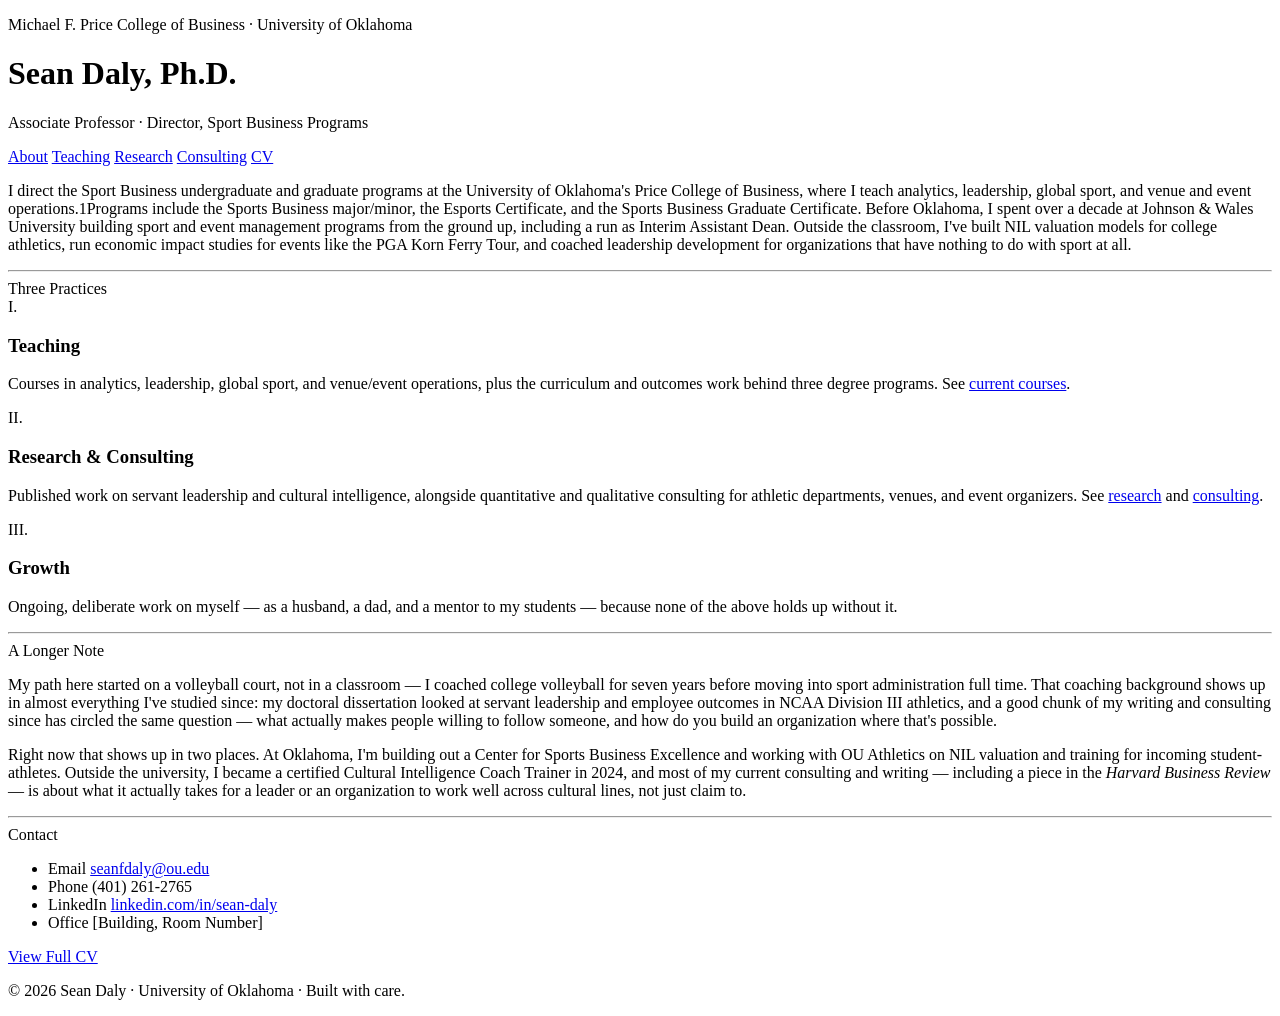
==== index.html @ 6b923420 "Add files via upload initial website content" ====
<!DOCTYPE html>
<html lang="en">
<head>
<meta charset="UTF-8">
<meta name="viewport" content="width=device-width, initial-scale=1.0">
<title>Sean Daly, Ph.D. — Faculty Page</title>
<meta name="description" content="Faculty page of Sean Daly, Ph.D.: teaching, research, consulting, and CV.">
<link rel="stylesheet" href="css/style.css">
</head>
<body>

<header class="masthead">
  <p class="eyebrow">Michael F. Price College of Business &middot; University of Oklahoma</p>
  <h1>Sean Daly, Ph.D.</h1>
  <p class="subtitle">Associate Professor &middot; Director, Sport Business Programs</p>
  <nav class="contents" aria-label="Primary">
    <a href="index.html" aria-current="page">About</a>
    <a href="teaching.html">Teaching</a>
    <a href="research.html">Research</a>
    <a href="consulting.html">Consulting</a>
    <a href="cv.html">CV</a>
  </nav>
</header>

<main class="page">

  <p class="lede">I direct the Sport Business undergraduate and graduate programs at the University of Oklahoma's Price College of Business, where I teach analytics, leadership, global sport, and venue and event operations.<span class="sidenote-number" tabindex="0">1</span><span class="sidenote" data-number="1">Programs include the Sports Business major/minor, the Esports Certificate, and the Sports Business Graduate Certificate.</span> Before Oklahoma, I spent over a decade at Johnson &amp; Wales University building sport and event management programs from the ground up, including a run as Interim Assistant Dean. Outside the classroom, I've built NIL valuation models for college athletics, run economic impact studies for events like the PGA Korn Ferry Tour, and coached leadership development for organizations that have nothing to do with sport at all.</p>

  <hr class="rule">

  <section aria-labelledby="practice-heading">
    <span class="page-header kicker" id="practice-heading" style="display:block;">Three Practices</span>
    <div class="pillars">
      <div class="pillar">
        <span class="roman">I.</span>
        <h3>Teaching</h3>
        <p>Courses in analytics, leadership, global sport, and venue/event operations, plus the curriculum and outcomes work behind three degree programs. See <a href="teaching.html">current courses</a>.</p>
      </div>
      <div class="pillar">
        <span class="roman">II.</span>
        <h3>Research &amp; Consulting</h3>
        <p>Published work on servant leadership and cultural intelligence, alongside quantitative and qualitative consulting for athletic departments, venues, and event organizers. See <a href="research.html">research</a> and <a href="consulting.html">consulting</a>.</p>
      </div>
      <div class="pillar">
        <span class="roman">III.</span>
        <h3>Growth</h3>
        <p>Ongoing, deliberate work on myself — as a husband, a dad, and a mentor to my students — because none of the above holds up without it.</p>
      </div>
    </div>
  </section>

  <hr class="rule">

  <section aria-labelledby="about-heading">
    <span class="page-header kicker" id="about-heading" style="display:block;">A Longer Note</span>
    <p>My path here started on a volleyball court, not in a classroom — I coached college volleyball for seven years before moving into sport administration full time. That coaching background shows up in almost everything I've studied since: my doctoral dissertation looked at servant leadership and employee outcomes in NCAA Division III athletics, and a good chunk of my writing and consulting since has circled the same question — what actually makes people willing to follow someone, and how do you build an organization where that's possible.</p>
    <p>Right now that shows up in two places. At Oklahoma, I'm building out a Center for Sports Business Excellence and working with OU Athletics on NIL valuation and training for incoming student-athletes. Outside the university, I became a certified Cultural Intelligence Coach Trainer in 2024, and most of my current consulting and writing — including a piece in the <em>Harvard Business Review</em> — is about what it actually takes for a leader or an organization to work well across cultural lines, not just claim to.</p>
  </section>

  <hr class="rule">

  <section aria-labelledby="contact-heading">
    <span class="page-header kicker" id="contact-heading" style="display:block;">Contact</span>
    <ul class="contact-list">
      <li><span class="label">Email</span> <a href="mailto:seanfdaly@ou.edu">seanfdaly@ou.edu</a></li>
      <li><span class="label">Phone</span> (401) 261-2765</li>
      <li><span class="label">LinkedIn</span> <a href="https://www.linkedin.com/in/sean-daly-2857707/">linkedin.com/in/sean-daly</a></li>
      <li><span class="label">Office</span> [Building, Room Number]</li>
    </ul>
    <a class="btn" href="cv.html">View Full CV</a>
  </section>

</main>

<footer class="colophon">
  <p>&copy; <span id="year"></span> Sean Daly &middot; University of Oklahoma &middot; Built with care.</p>
</footer>

<script>document.getElementById('year').textContent = new Date().getFullYear();</script>
</body>
</html>
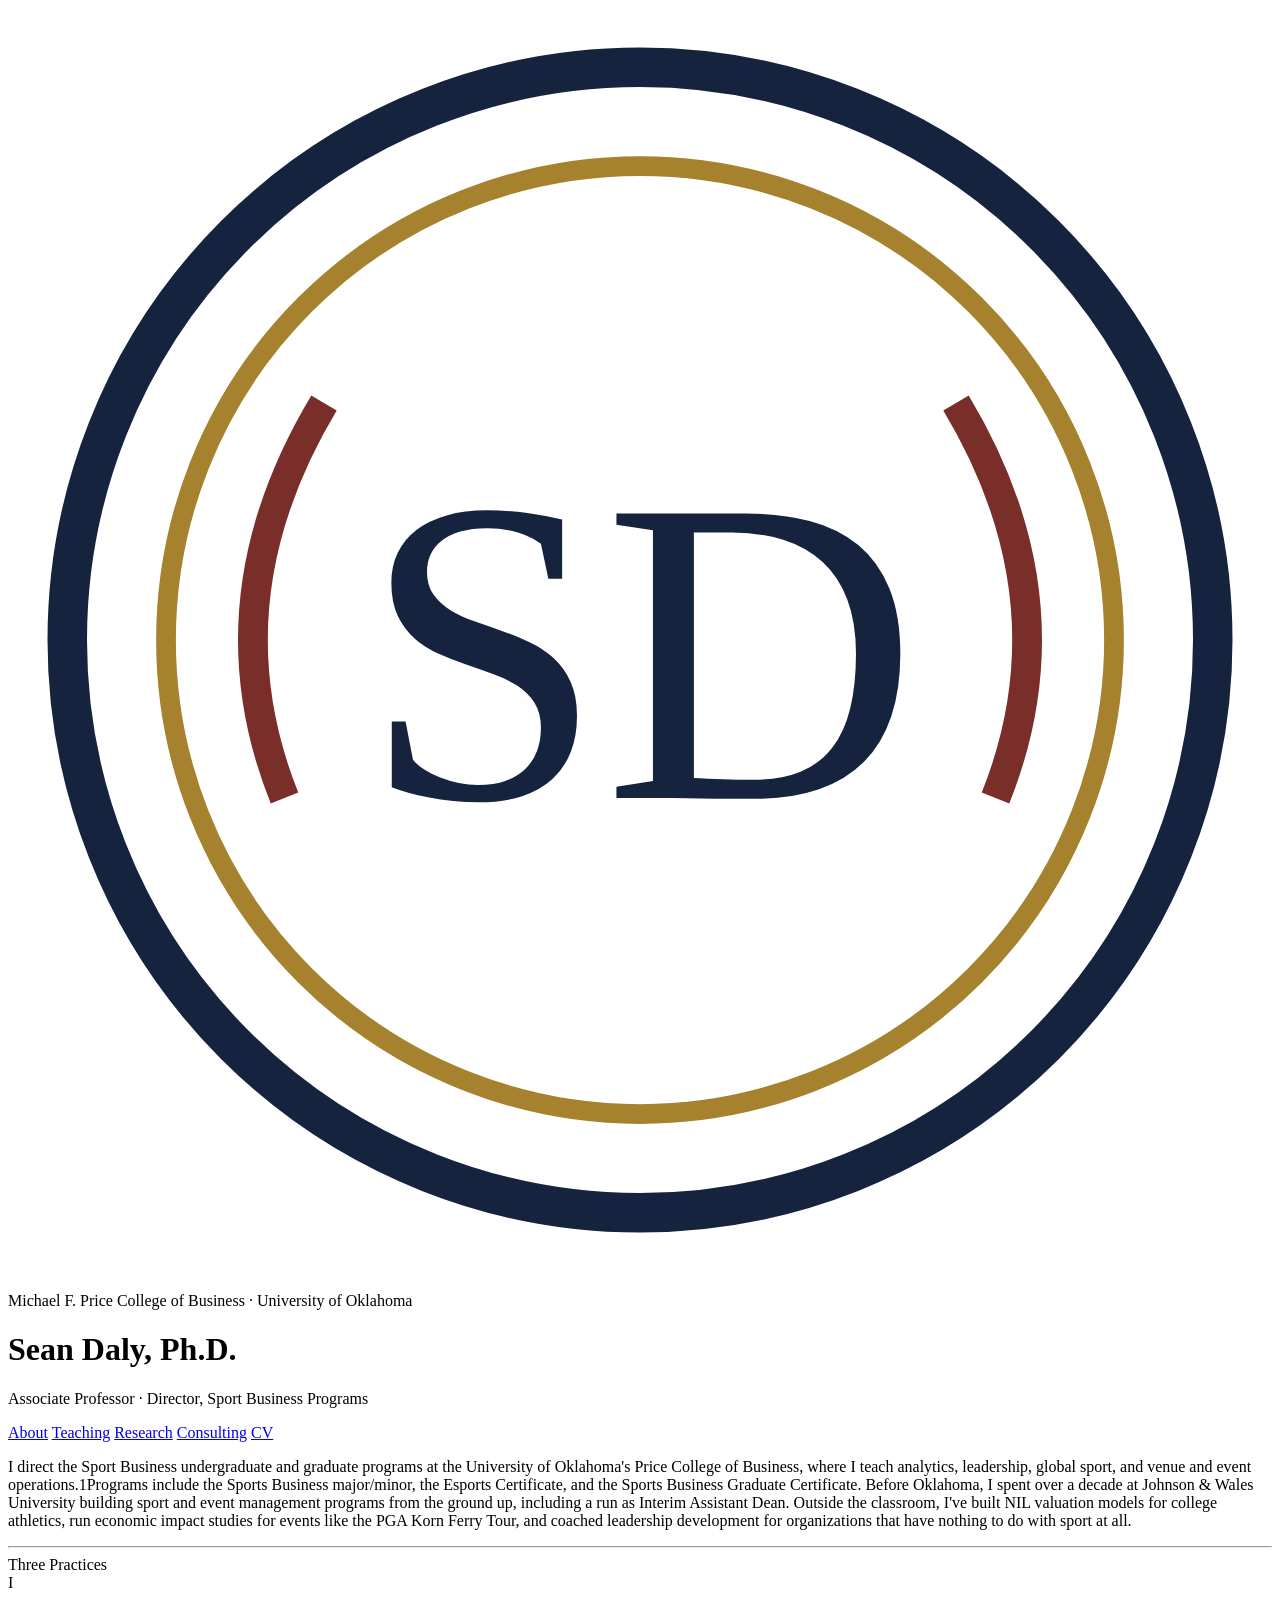
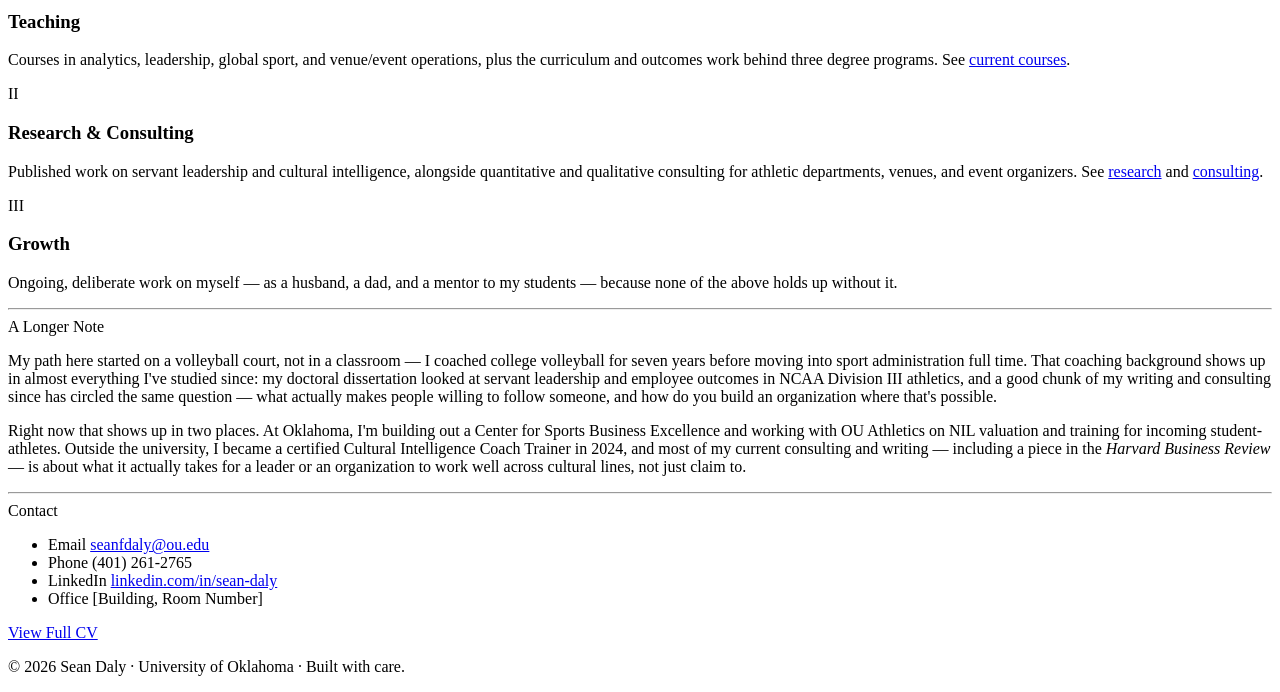
==== commit ac47752f: "Add files via upload updated design and content" ====
--- a/index.html
+++ b/index.html
@@ -10,6 +10,13 @@
 <body>
 
 <header class="masthead">
+  <svg class="crest" viewBox="0 0 64 64" xmlns="http://www.w3.org/2000/svg" role="img" aria-label="SD monogram crest">
+    <circle cx="32" cy="32" r="29" fill="none" stroke="#16233F" stroke-width="2"/>
+    <circle cx="32" cy="32" r="24" fill="none" stroke="#A6812E" stroke-width="1"/>
+    <path d="M14 40 Q10 30 16 20" fill="none" stroke="#7A2E2A" stroke-width="1.5"/>
+    <path d="M50 40 Q54 30 48 20" fill="none" stroke="#7A2E2A" stroke-width="1.5"/>
+    <text x="32" y="40" font-family="'Libre Caslon Display', Georgia, serif" font-size="22" fill="#16233F" text-anchor="middle">SD</text>
+  </svg>
   <p class="eyebrow">Michael F. Price College of Business &middot; University of Oklahoma</p>
   <h1>Sean Daly, Ph.D.</h1>
   <p class="subtitle">Associate Professor &middot; Director, Sport Business Programs</p>
@@ -24,7 +31,9 @@
 
 <main class="page">
 
+  <div class="hero">
   <p class="lede">I direct the Sport Business undergraduate and graduate programs at the University of Oklahoma's Price College of Business, where I teach analytics, leadership, global sport, and venue and event operations.<span class="sidenote-number" tabindex="0">1</span><span class="sidenote" data-number="1">Programs include the Sports Business major/minor, the Esports Certificate, and the Sports Business Graduate Certificate.</span> Before Oklahoma, I spent over a decade at Johnson &amp; Wales University building sport and event management programs from the ground up, including a run as Interim Assistant Dean. Outside the classroom, I've built NIL valuation models for college athletics, run economic impact studies for events like the PGA Korn Ferry Tour, and coached leadership development for organizations that have nothing to do with sport at all.</p>
+  </div>
 
   <hr class="rule">
 
@@ -32,17 +41,17 @@
     <span class="page-header kicker" id="practice-heading" style="display:block;">Three Practices</span>
     <div class="pillars">
       <div class="pillar">
-        <span class="roman">I.</span>
+        <span class="medallion">I</span>
         <h3>Teaching</h3>
         <p>Courses in analytics, leadership, global sport, and venue/event operations, plus the curriculum and outcomes work behind three degree programs. See <a href="teaching.html">current courses</a>.</p>
       </div>
       <div class="pillar">
-        <span class="roman">II.</span>
+        <span class="medallion">II</span>
         <h3>Research &amp; Consulting</h3>
         <p>Published work on servant leadership and cultural intelligence, alongside quantitative and qualitative consulting for athletic departments, venues, and event organizers. See <a href="research.html">research</a> and <a href="consulting.html">consulting</a>.</p>
       </div>
       <div class="pillar">
-        <span class="roman">III.</span>
+        <span class="medallion">III</span>
         <h3>Growth</h3>
         <p>Ongoing, deliberate work on myself — as a husband, a dad, and a mentor to my students — because none of the above holds up without it.</p>
       </div>
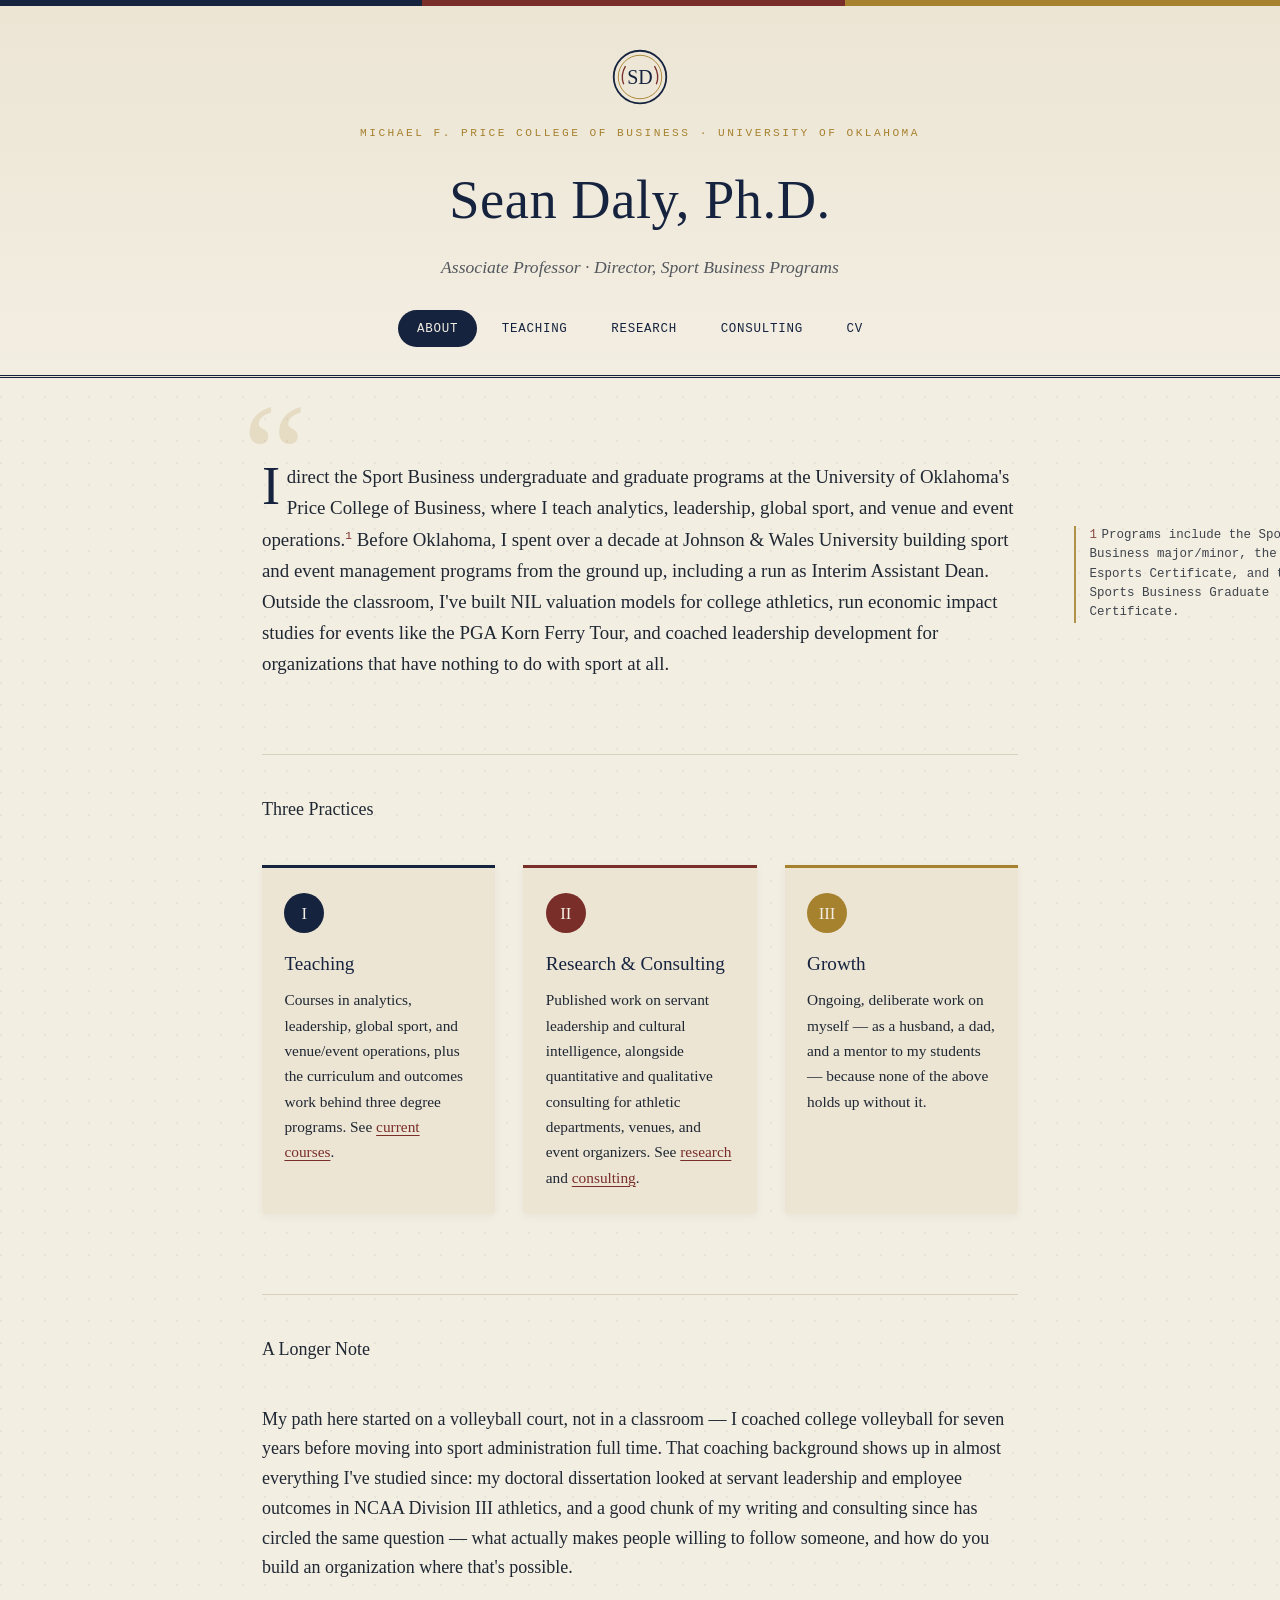
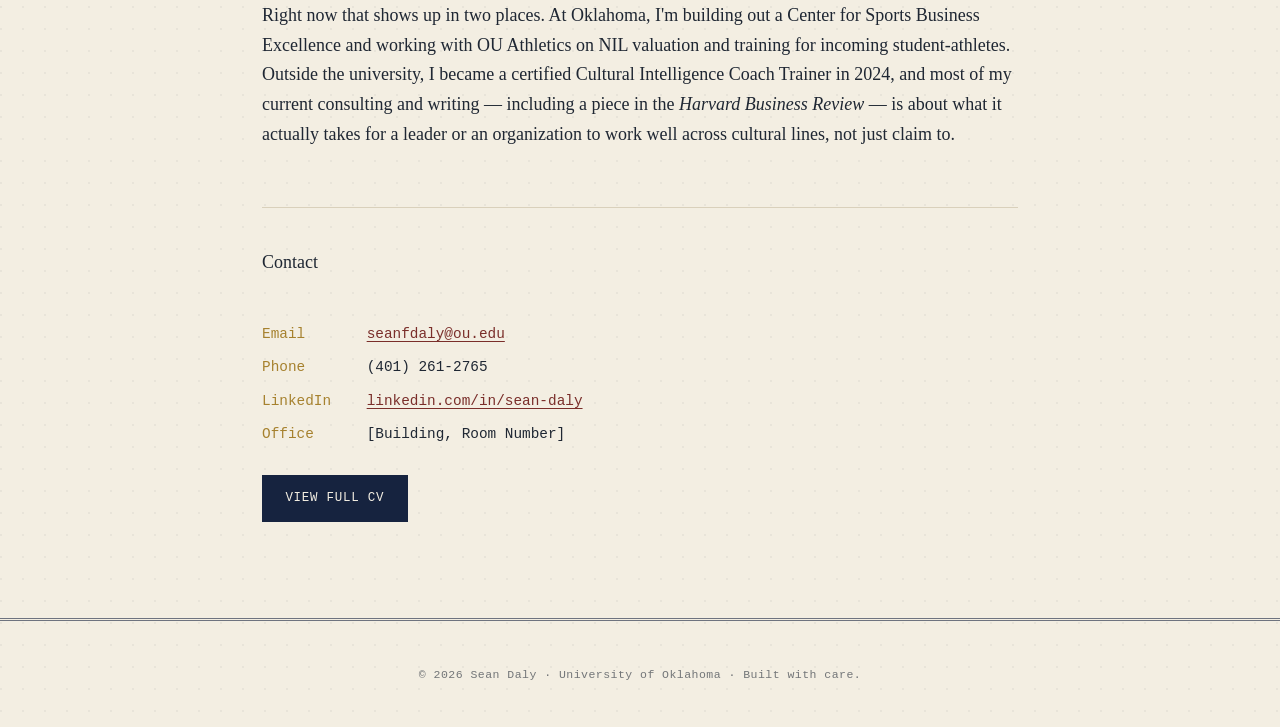
==== commit bf0e7c55: "Add files via upload" ====
--- a/index.html
+++ b/index.html
@@ -10,7 +10,7 @@
 <body>
 
 <header class="masthead">
-  <svg class="crest" viewBox="0 0 64 64" xmlns="http://www.w3.org/2000/svg" role="img" aria-label="SD monogram crest">
+  <svg class="crest" width="58" height="58" viewBox="0 0 64 64" xmlns="http://www.w3.org/2000/svg" role="img" aria-label="SD monogram crest">
     <circle cx="32" cy="32" r="29" fill="none" stroke="#16233F" stroke-width="2"/>
     <circle cx="32" cy="32" r="24" fill="none" stroke="#A6812E" stroke-width="1"/>
     <path d="M14 40 Q10 30 16 20" fill="none" stroke="#7A2E2A" stroke-width="1.5"/>
--- a/css/style.css
+++ b/css/style.css
@@ -0,0 +1,527 @@
+/* =========================================================
+   FACULTY SITE — DESIGN SYSTEM
+   Palette:  paper #F3EEE2 · ink #1F2733 · navy #16233F
+             oxblood #7A2E2A · brass #A6812E · rule #D9D0BB
+   Type:     Libre Caslon Display (headings) · Source Serif 4 (body)
+             IBM Plex Mono (labels, course codes, dates)
+   Signature: margin sidenotes — scholarly marginalia rendered
+              as a live layout device, not a footnote afterthought.
+   ========================================================= */
+
+@import url('https://fonts.googleapis.com/css2?family=Libre+Caslon+Display&family=Libre+Caslon+Text:ital@0;1&family=Source+Serif+4:ital,opsz,wght@0,8..60,400;0,8..60,600;1,8..60,400&family=IBM+Plex+Mono:wght@400;500&display=swap');
+
+:root {
+  --paper: #F3EEE2;
+  --paper-dim: #ECE5D4;
+  --ink: #1F2733;
+  --navy: #16233F;
+  --oxblood: #7A2E2A;
+  --brass: #A6812E;
+  --rule: #D9D0BB;
+  --rule-soft: #E4DCC7;
+
+  --display: 'Libre Caslon Display', Georgia, serif;
+  --text-italic: 'Libre Caslon Text', Georgia, serif;
+  --body: 'Source Serif 4', Georgia, serif;
+  --mono: 'IBM Plex Mono', 'Courier New', monospace;
+
+  --measure: 42em;
+  --page-max: 1180px;
+}
+
+* { box-sizing: border-box; }
+
+html { scroll-behavior: smooth; }
+
+body {
+  margin: 0;
+  background-color: var(--paper);
+  background-image:
+    radial-gradient(circle at 1px 1px, rgba(22,35,63,0.05) 1px, transparent 0);
+  background-size: 22px 22px;
+  color: var(--ink);
+  font-family: var(--body);
+  font-size: 18px;
+  line-height: 1.65;
+  -webkit-font-smoothing: antialiased;
+}
+
+::selection { background: var(--brass); color: var(--paper); }
+
+a {
+  color: var(--oxblood);
+  text-decoration-thickness: 1px;
+  text-underline-offset: 3px;
+}
+a:hover { color: var(--navy); }
+
+a:focus-visible,
+button:focus-visible,
+input:focus-visible {
+  outline: 2px solid var(--oxblood);
+  outline-offset: 3px;
+}
+
+@media (prefers-reduced-motion: reduce) {
+  html { scroll-behavior: auto; }
+  * { animation-duration: 0.01ms !important; transition-duration: 0.01ms !important; }
+}
+
+/* ---------- Masthead ---------- */
+
+.masthead {
+  position: relative;
+  border-bottom: 3px double var(--navy);
+  padding: 3rem 1.5rem 1.75rem;
+  text-align: center;
+  background: linear-gradient(var(--paper-dim), var(--paper));
+}
+
+.masthead::before {
+  content: "";
+  display: block;
+  position: absolute;
+  top: 0; left: 0; right: 0;
+  height: 6px;
+  background: linear-gradient(90deg, var(--navy) 0 33%, var(--oxblood) 33% 66%, var(--brass) 66% 100%);
+}
+
+.crest {
+  width: 58px;
+  height: 58px;
+  margin: 0 auto 1.1rem;
+  display: block;
+}
+
+.masthead .eyebrow {
+  font-family: var(--mono);
+  font-size: 0.7rem;
+  letter-spacing: 0.22em;
+  text-transform: uppercase;
+  color: var(--brass);
+  margin: 0 0 0.9rem;
+}
+
+.masthead h1 {
+  font-family: var(--display);
+  font-size: clamp(2.1rem, 5vw, 3.4rem);
+  font-weight: 400;
+  color: var(--navy);
+  margin: 0 0 0.4rem;
+  letter-spacing: 0.01em;
+}
+
+.masthead .subtitle {
+  font-family: var(--text-italic);
+  font-style: italic;
+  font-size: 1.1rem;
+  color: var(--ink);
+  opacity: 0.75;
+  margin: 0;
+}
+
+nav.contents {
+  display: flex;
+  justify-content: center;
+  flex-wrap: wrap;
+  gap: 0.4rem;
+  margin-top: 1.8rem;
+  font-family: var(--mono);
+  font-size: 0.78rem;
+  letter-spacing: 0.06em;
+  text-transform: uppercase;
+}
+
+nav.contents a {
+  color: var(--navy);
+  text-decoration: none;
+  padding: 0.45rem 1.1rem;
+  border-radius: 999px;
+  border: 1px solid transparent;
+  transition: background 0.15s ease, border-color 0.15s ease, color 0.15s ease;
+}
+nav.contents a:hover {
+  color: var(--oxblood);
+  border-color: var(--rule);
+}
+nav.contents a[aria-current="page"] {
+  color: var(--paper);
+  background: var(--navy);
+  font-weight: 500;
+}
+
+/* ---------- Page shell with margin column for sidenotes ---------- */
+
+.page {
+  max-width: var(--page-max);
+  margin: 0 auto;
+  padding: 3.5rem 1.5rem 6rem;
+  display: grid;
+  grid-template-columns: 1fr min(var(--measure), 100%) 1fr;
+}
+
+.page > * { grid-column: 2; }
+
+.page-header {
+  margin-bottom: 2.5rem;
+}
+
+.page-header .kicker {
+  font-family: var(--mono);
+  font-size: 0.72rem;
+  letter-spacing: 0.18em;
+  text-transform: uppercase;
+  color: var(--brass);
+  display: block;
+  margin-bottom: 0.6rem;
+}
+
+.page-header h2 {
+  font-family: var(--display);
+  font-weight: 400;
+  font-size: clamp(1.7rem, 4vw, 2.5rem);
+  color: var(--navy);
+  margin: 0 0 0.6rem;
+}
+
+.page-header .dek {
+  font-family: var(--text-italic);
+  font-style: italic;
+  color: var(--ink);
+  opacity: 0.8;
+  font-size: 1.05rem;
+  max-width: 34em;
+}
+
+hr.rule {
+  border: none;
+  border-top: 1px solid var(--rule);
+  margin: 2.5rem 0;
+}
+
+/* drop cap for the opening paragraph */
+p.lede::first-letter {
+  font-family: var(--display);
+  font-size: 3.4rem;
+  float: left;
+  line-height: 0.82;
+  padding-right: 0.12em;
+  padding-top: 0.05em;
+  color: var(--navy);
+}
+
+/* Homepage hero thesis — oversized mark behind the opening statement */
+.hero {
+  position: relative;
+  padding: 0.5rem 0 1rem;
+}
+
+.hero::before {
+  content: "\201C";
+  position: absolute;
+  top: -3.2rem;
+  left: -1.2rem;
+  font-family: var(--display);
+  font-size: 9rem;
+  color: var(--brass);
+  opacity: 0.16;
+  line-height: 1;
+  z-index: 0;
+  pointer-events: none;
+}
+
+.hero .lede {
+  position: relative;
+  z-index: 1;
+  font-size: 1.18rem;
+}
+
+@media (max-width: 640px) {
+  .hero::before { font-size: 6rem; top: -2.2rem; left: -0.4rem; }
+}
+
+/* ---------- Sidenotes (signature device) ---------- */
+
+.sidenote-number {
+  font-family: var(--mono);
+  font-size: 0.7rem;
+  vertical-align: super;
+  color: var(--oxblood);
+  cursor: default;
+}
+
+.sidenote {
+  float: right;
+  clear: right;
+  width: 15rem;
+  margin-right: -18.5rem;
+  margin-top: 0.15rem;
+  font-family: var(--mono);
+  font-size: 0.78rem;
+  line-height: 1.55;
+  color: var(--ink);
+  opacity: 0.85;
+  border-left: 2px solid var(--brass);
+  padding-left: 0.85rem;
+}
+
+.sidenote::before {
+  content: attr(data-number);
+  color: var(--oxblood);
+  margin-right: 0.35em;
+}
+
+/* Below the width where a true margin exists, sidenotes
+   become inline endnotes so nothing is ever lost. */
+@media (max-width: 1180px) {
+  .sidenote {
+    float: none;
+    width: auto;
+    margin: 0.9rem 0 1.2rem;
+    padding: 0.7rem 0.9rem;
+    background: var(--paper-dim);
+    border-left: 3px solid var(--brass);
+    border-radius: 0 3px 3px 0;
+  }
+}
+
+/* ---------- Cards (teaching / research listings) ---------- */
+
+.entry {
+  padding: 1.5rem 1.5rem 1.5rem 1.4rem;
+  margin-bottom: 1.1rem;
+  background: var(--paper-dim);
+  border-left: 3px solid var(--rule);
+  border-radius: 0 4px 4px 0;
+  transition: border-color 0.18s ease, transform 0.18s ease, box-shadow 0.18s ease;
+}
+.entry:hover {
+  border-left-color: var(--oxblood);
+  transform: translateX(2px);
+  box-shadow: 0 4px 14px rgba(22,35,63,0.08);
+}
+.entry:first-of-type { padding-top: 1.5rem; }
+
+.entry-head {
+  display: flex;
+  justify-content: space-between;
+  align-items: baseline;
+  gap: 1rem;
+  flex-wrap: wrap;
+}
+
+.entry-head h3 {
+  font-family: var(--display);
+  font-weight: 400;
+  font-size: 1.25rem;
+  color: var(--navy);
+  margin: 0;
+}
+
+.entry-code {
+  font-family: var(--mono);
+  font-size: 0.75rem;
+  color: var(--brass);
+  white-space: nowrap;
+  letter-spacing: 0.04em;
+}
+
+.entry-meta {
+  font-family: var(--mono);
+  font-size: 0.75rem;
+  color: var(--ink);
+  opacity: 0.6;
+  margin: 0.3rem 0 0.7rem;
+  letter-spacing: 0.02em;
+}
+
+.entry p { margin: 0.4rem 0 0; }
+
+.tag-row {
+  margin-top: 0.7rem;
+  display: flex;
+  gap: 0.5rem;
+  flex-wrap: wrap;
+}
+
+.tag {
+  font-family: var(--mono);
+  font-size: 0.68rem;
+  letter-spacing: 0.04em;
+  text-transform: uppercase;
+  color: var(--navy);
+  border: 1px solid var(--rule);
+  padding: 0.2rem 0.55rem;
+  border-radius: 2px;
+}
+
+/* ---------- Pillars (about page — three practices) ---------- */
+
+.pillars {
+  display: grid;
+  grid-template-columns: repeat(3, 1fr);
+  gap: 1.75rem;
+  margin: 2.5rem 0;
+}
+
+.pillar {
+  background: var(--paper-dim);
+  border-top: 3px solid var(--navy);
+  border-radius: 0 0 4px 4px;
+  padding: 1.6rem 1.4rem 1.5rem;
+  box-shadow: 0 2px 10px rgba(22,35,63,0.05);
+  transition: transform 0.18s ease, box-shadow 0.18s ease;
+}
+.pillar:hover {
+  transform: translateY(-3px);
+  box-shadow: 0 10px 22px rgba(22,35,63,0.1);
+}
+.pillar:nth-child(2) { border-top-color: var(--oxblood); }
+.pillar:nth-child(3) { border-top-color: var(--brass); }
+
+.pillar .medallion {
+  width: 40px;
+  height: 40px;
+  border-radius: 50%;
+  display: flex;
+  align-items: center;
+  justify-content: center;
+  margin-bottom: 0.9rem;
+  background: var(--navy);
+  color: var(--paper);
+  font-family: var(--display);
+  font-size: 1.05rem;
+}
+.pillar:nth-child(2) .medallion { background: var(--oxblood); }
+.pillar:nth-child(3) .medallion { background: var(--brass); }
+
+.pillar h3 {
+  font-family: var(--display);
+  font-weight: 400;
+  font-size: 1.2rem;
+  color: var(--navy);
+  margin: 0 0 0.5rem;
+}
+
+.pillar p {
+  font-size: 0.96rem;
+  margin: 0;
+}
+
+@media (max-width: 700px) {
+  .pillars { grid-template-columns: 1fr; }
+}
+
+/* ---------- CV table blocks ---------- */
+
+.cv-block { margin-bottom: 2.2rem; }
+
+.cv-block h3 {
+  font-family: var(--mono);
+  font-size: 0.85rem;
+  letter-spacing: 0.1em;
+  text-transform: uppercase;
+  color: var(--paper);
+  background: var(--oxblood);
+  display: inline-block;
+  padding: 0.35rem 0.9rem;
+  border-radius: 2px;
+  margin-bottom: 1.2rem;
+}
+
+.cv-block .cv-rows {
+  position: relative;
+  padding-left: 1.6rem;
+  border-left: 2px solid var(--rule);
+}
+
+.cv-row {
+  position: relative;
+  display: grid;
+  grid-template-columns: 8rem 1fr;
+  gap: 1rem;
+  padding: 0.55rem 0 0.55rem 1rem;
+  font-size: 0.98rem;
+}
+
+.cv-row::before {
+  content: "";
+  position: absolute;
+  left: -1.7rem;
+  top: 1rem;
+  width: 9px;
+  height: 9px;
+  border-radius: 50%;
+  background: var(--brass);
+  border: 2px solid var(--paper);
+  box-shadow: 0 0 0 1px var(--rule);
+}
+
+.cv-row .when {
+  font-family: var(--mono);
+  font-size: 0.78rem;
+  color: var(--ink);
+  opacity: 0.6;
+  padding-top: 0.15rem;
+}
+
+.cv-row .what strong { color: var(--navy); }
+.cv-row .what span.detail {
+  display: block;
+  font-size: 0.88rem;
+  opacity: 0.75;
+}
+
+/* ---------- Buttons / CTA ---------- */
+
+.btn {
+  display: inline-block;
+  font-family: var(--mono);
+  font-size: 0.78rem;
+  letter-spacing: 0.06em;
+  text-transform: uppercase;
+  text-decoration: none;
+  color: var(--paper);
+  background: var(--navy);
+  padding: 0.75rem 1.4rem;
+  border: 1px solid var(--navy);
+  transition: background 0.15s ease, color 0.15s ease;
+}
+.btn:hover { background: var(--oxblood); border-color: var(--oxblood); color: var(--paper); }
+
+.btn-outline {
+  background: transparent;
+  color: var(--navy);
+}
+.btn-outline:hover { background: var(--navy); color: var(--paper); }
+
+/* ---------- Footer ---------- */
+
+footer.colophon {
+  border-top: 3px double var(--navy);
+  padding: 2rem 1.5rem;
+  text-align: center;
+  font-family: var(--mono);
+  font-size: 0.72rem;
+  letter-spacing: 0.04em;
+  color: var(--ink);
+  opacity: 0.6;
+}
+
+footer.colophon a { color: var(--ink); }
+
+/* ---------- Utility ---------- */
+
+.contact-list {
+  list-style: none;
+  padding: 0;
+  margin: 1.5rem 0;
+  font-family: var(--mono);
+  font-size: 0.9rem;
+}
+.contact-list li { padding: 0.3rem 0; }
+.contact-list .label {
+  color: var(--brass);
+  display: inline-block;
+  width: 6rem;
+}
